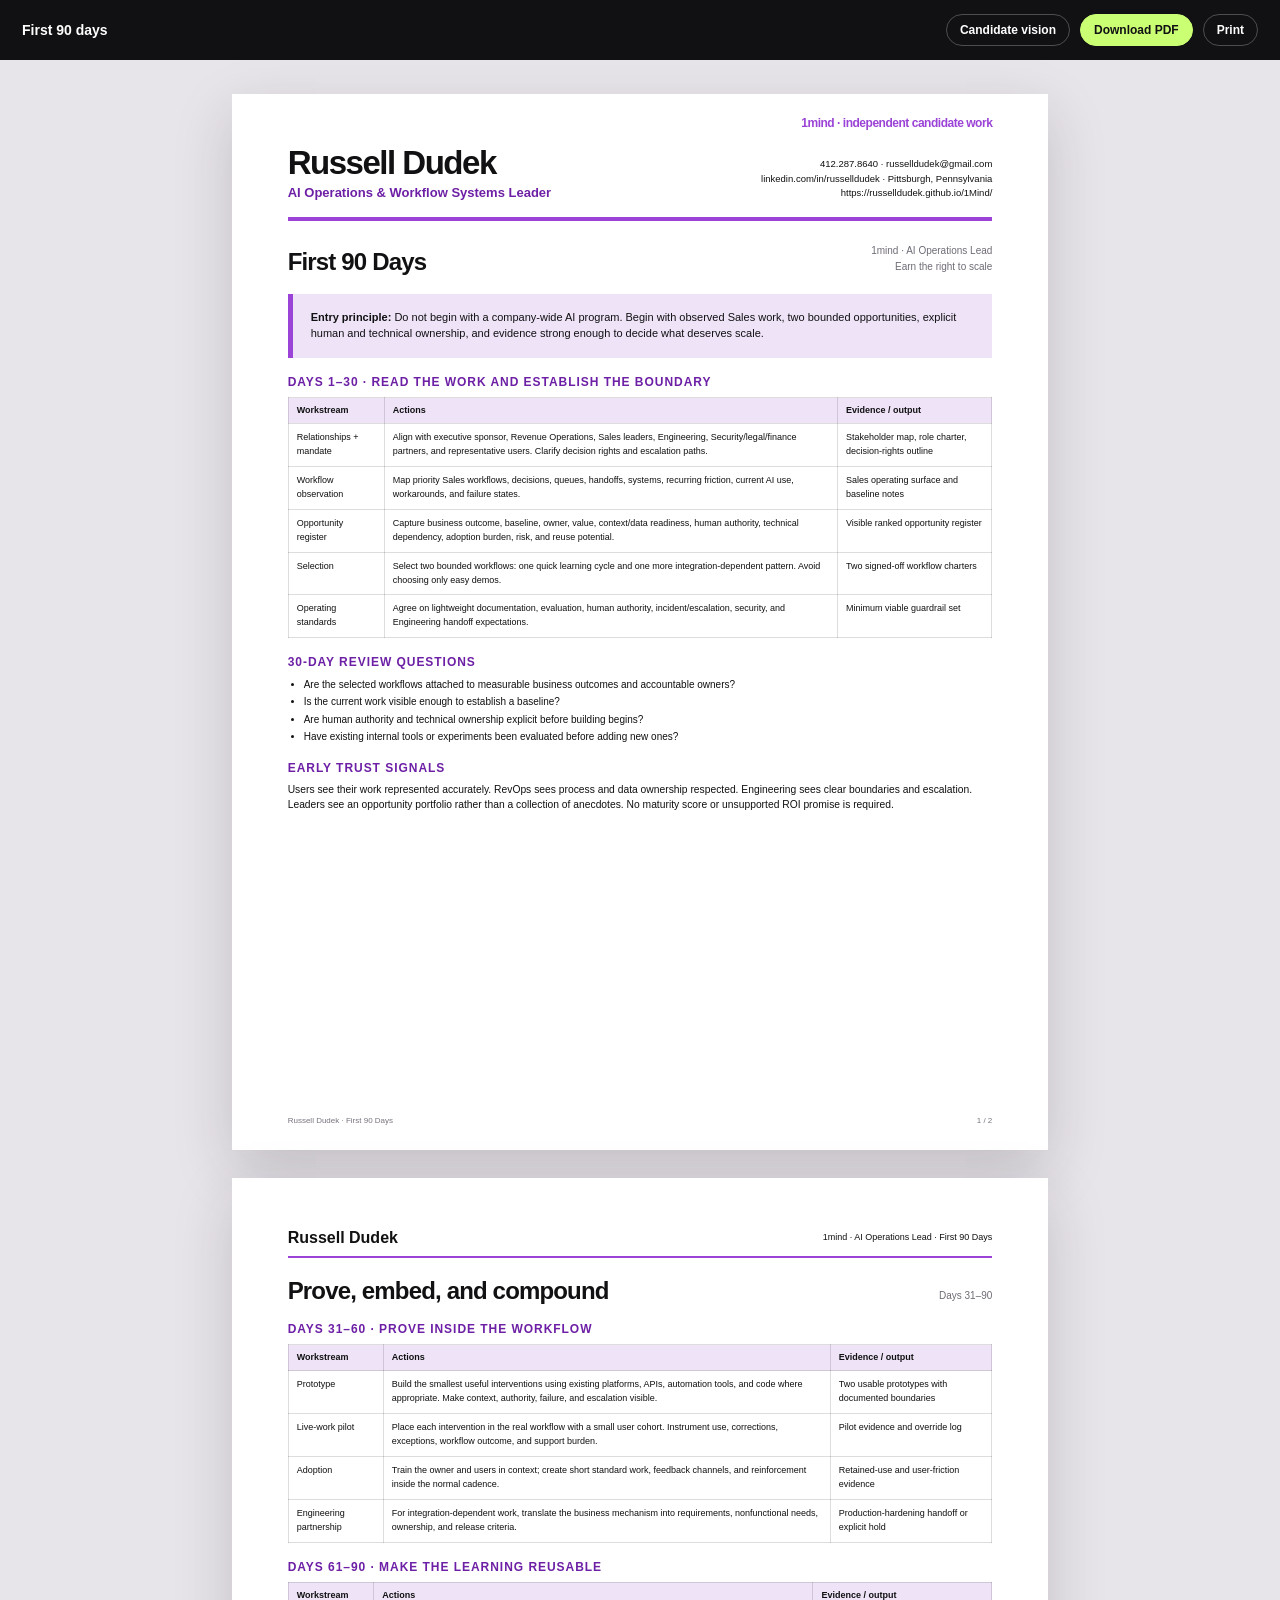
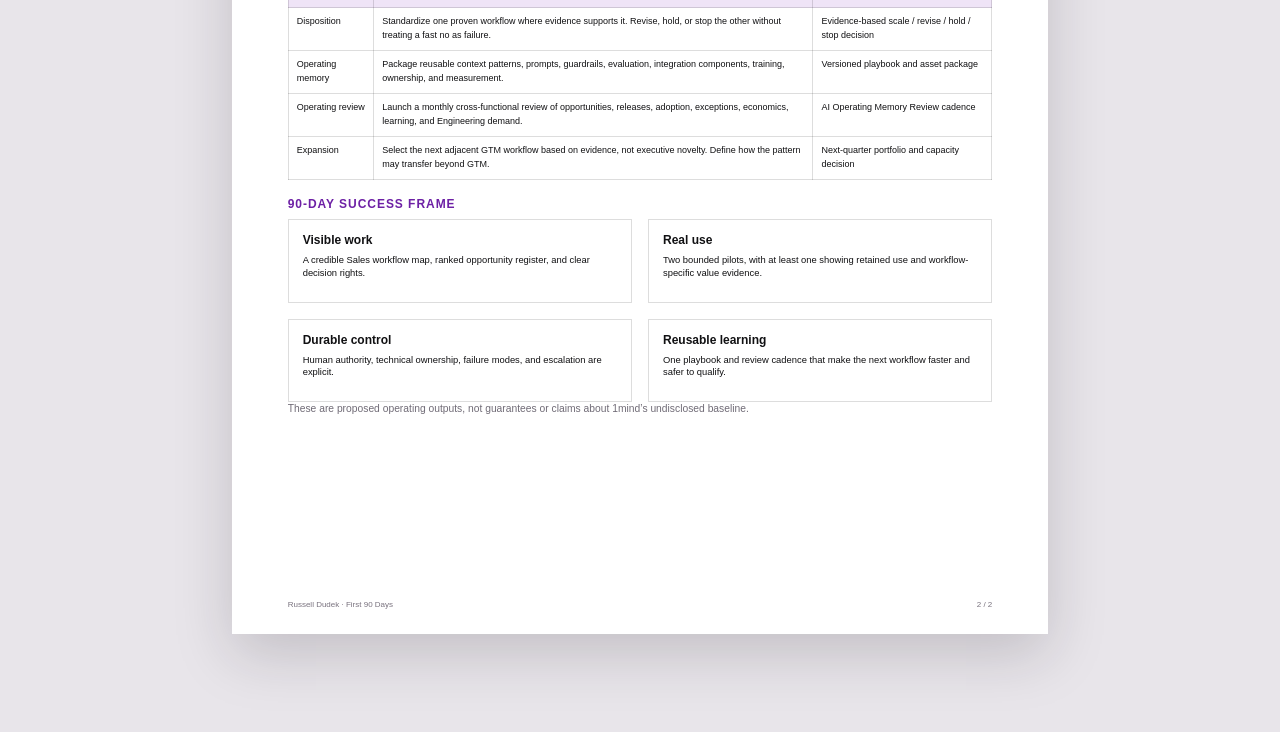
==== 90-day-plan.html @ 1d216c9b "Add first-90-days plan" ====
<!doctype html><html lang="en"><head><meta charset="utf-8"><meta name="viewport" content="width=device-width,initial-scale=1"><title>Russell Dudek | 1mind First 90 Days</title><link rel="stylesheet" href="styles.css"></head><body class="document-body"><div class="document-toolbar"><div class="doc-name">First 90 days</div><div class="document-actions"><a href="index.html">Candidate vision</a><a class="primary" href="docs/Russell-Dudek-1mind-First-90-Days.pdf">Download PDF</a><button type="button" onclick="window.print()">Print</button></div></div><main class="document-stack"><section class="sheet"><div class="doc-brand">1mind · independent candidate work</div><div class="doc-header"><div class="doc-nameplate"><h1>Russell Dudek</h1><div class="identity">AI Operations & Workflow Systems Leader</div></div><div class="doc-contact"><a href="tel:+14122878640">412.287.8640</a> · <a href="mailto:russelldudek@gmail.com">russelldudek@gmail.com</a><br><a href="https://www.linkedin.com/in/russelldudek">linkedin.com/in/russelldudek</a> · Pittsburgh, Pennsylvania<br><a href="https://russelldudek.github.io/1Mind/">https://russelldudek.github.io/1Mind/</a></div></div><div class="doc-title"><h2>First 90 Days</h2><p>1mind · AI Operations Lead<br>Earn the right to scale</p></div><div class="summary-box"><p><strong>Entry principle:</strong> Do not begin with a company-wide AI program. Begin with observed Sales work, two bounded opportunities, explicit human and technical ownership, and evidence strong enough to decide what deserves scale.</p></div><div class="doc-section"><h3>Days 1–30 · Read the work and establish the boundary</h3><table class="plan-table"><thead><tr><th>Workstream</th><th>Actions</th><th>Evidence / output</th></tr></thead><tbody><tr><td>Relationships + mandate</td><td>Align with executive sponsor, Revenue Operations, Sales leaders, Engineering, Security/legal/finance partners, and representative users. Clarify decision rights and escalation paths.</td><td>Stakeholder map, role charter, decision-rights outline</td></tr><tr><td>Workflow observation</td><td>Map priority Sales workflows, decisions, queues, handoffs, systems, recurring friction, current AI use, workarounds, and failure states.</td><td>Sales operating surface and baseline notes</td></tr><tr><td>Opportunity register</td><td>Capture business outcome, baseline, owner, value, context/data readiness, human authority, technical dependency, adoption burden, risk, and reuse potential.</td><td>Visible ranked opportunity register</td></tr><tr><td>Selection</td><td>Select two bounded workflows: one quick learning cycle and one more integration-dependent pattern. Avoid choosing only easy demos.</td><td>Two signed-off workflow charters</td></tr><tr><td>Operating standards</td><td>Agree on lightweight documentation, evaluation, human authority, incident/escalation, security, and Engineering handoff expectations.</td><td>Minimum viable guardrail set</td></tr></tbody></table></div><div class="doc-section"><h3>30-day review questions</h3><ul><li>Are the selected workflows attached to measurable business outcomes and accountable owners?</li><li>Is the current work visible enough to establish a baseline?</li><li>Are human authority and technical ownership explicit before building begins?</li><li>Have existing internal tools or experiments been evaluated before adding new ones?</li></ul></div><div class="doc-section"><h3>Early trust signals</h3><p>Users see their work represented accurately. RevOps sees process and data ownership respected. Engineering sees clear boundaries and escalation. Leaders see an opportunity portfolio rather than a collection of anecdotes. No maturity score or unsupported ROI promise is required.</p></div><div class="page-footer"><span>Russell Dudek · First 90 Days</span><span>1 / 2</span></div></section><section class="sheet"><div class="continuation-header"><strong>Russell Dudek</strong><span>1mind · AI Operations Lead · First 90 Days</span></div><div class="doc-title"><h2>Prove, embed, and compound</h2><p>Days 31–90</p></div><div class="doc-section"><h3>Days 31–60 · Prove inside the workflow</h3><table class="plan-table"><thead><tr><th>Workstream</th><th>Actions</th><th>Evidence / output</th></tr></thead><tbody><tr><td>Prototype</td><td>Build the smallest useful interventions using existing platforms, APIs, automation tools, and code where appropriate. Make context, authority, failure, and escalation visible.</td><td>Two usable prototypes with documented boundaries</td></tr><tr><td>Live-work pilot</td><td>Place each intervention in the real workflow with a small user cohort. Instrument use, corrections, exceptions, workflow outcome, and support burden.</td><td>Pilot evidence and override log</td></tr><tr><td>Adoption</td><td>Train the owner and users in context; create short standard work, feedback channels, and reinforcement inside the normal cadence.</td><td>Retained-use and user-friction evidence</td></tr><tr><td>Engineering partnership</td><td>For integration-dependent work, translate the business mechanism into requirements, nonfunctional needs, ownership, and release criteria.</td><td>Production-hardening handoff or explicit hold</td></tr></tbody></table></div><div class="doc-section"><h3>Days 61–90 · Make the learning reusable</h3><table class="plan-table"><thead><tr><th>Workstream</th><th>Actions</th><th>Evidence / output</th></tr></thead><tbody><tr><td>Disposition</td><td>Standardize one proven workflow where evidence supports it. Revise, hold, or stop the other without treating a fast no as failure.</td><td>Evidence-based scale / revise / hold / stop decision</td></tr><tr><td>Operating memory</td><td>Package reusable context patterns, prompts, guardrails, evaluation, integration components, training, ownership, and measurement.</td><td>Versioned playbook and asset package</td></tr><tr><td>Operating review</td><td>Launch a monthly cross-functional review of opportunities, releases, adoption, exceptions, economics, learning, and Engineering demand.</td><td>AI Operating Memory Review cadence</td></tr><tr><td>Expansion</td><td>Select the next adjacent GTM workflow based on evidence, not executive novelty. Define how the pattern may transfer beyond GTM.</td><td>Next-quarter portfolio and capacity decision</td></tr></tbody></table></div><div class="doc-section"><h3>90-day success frame</h3><div class="brief-grid"><div class="brief-card"><h4>Visible work</h4><p>A credible Sales workflow map, ranked opportunity register, and clear decision rights.</p></div><div class="brief-card"><h4>Real use</h4><p>Two bounded pilots, with at least one showing retained use and workflow-specific value evidence.</p></div><div class="brief-card"><h4>Durable control</h4><p>Human authority, technical ownership, failure modes, and escalation are explicit.</p></div><div class="brief-card"><h4>Reusable learning</h4><p>One playbook and review cadence that make the next workflow faster and safer to qualify.</p></div></div><p class="source-note">These are proposed operating outputs, not guarantees or claims about 1mind’s undisclosed baseline.</p></div><div class="page-footer"><span>Russell Dudek · First 90 Days</span><span>2 / 2</span></div></section></main></body></html>
---- styles.css ----
@import url("brand-tokens.css");
@import url("styles-01.css");
@import url("styles-02.css");
@import url("styles-03.css");
@import url("styles-04.css");
@import url("styles-05.css");
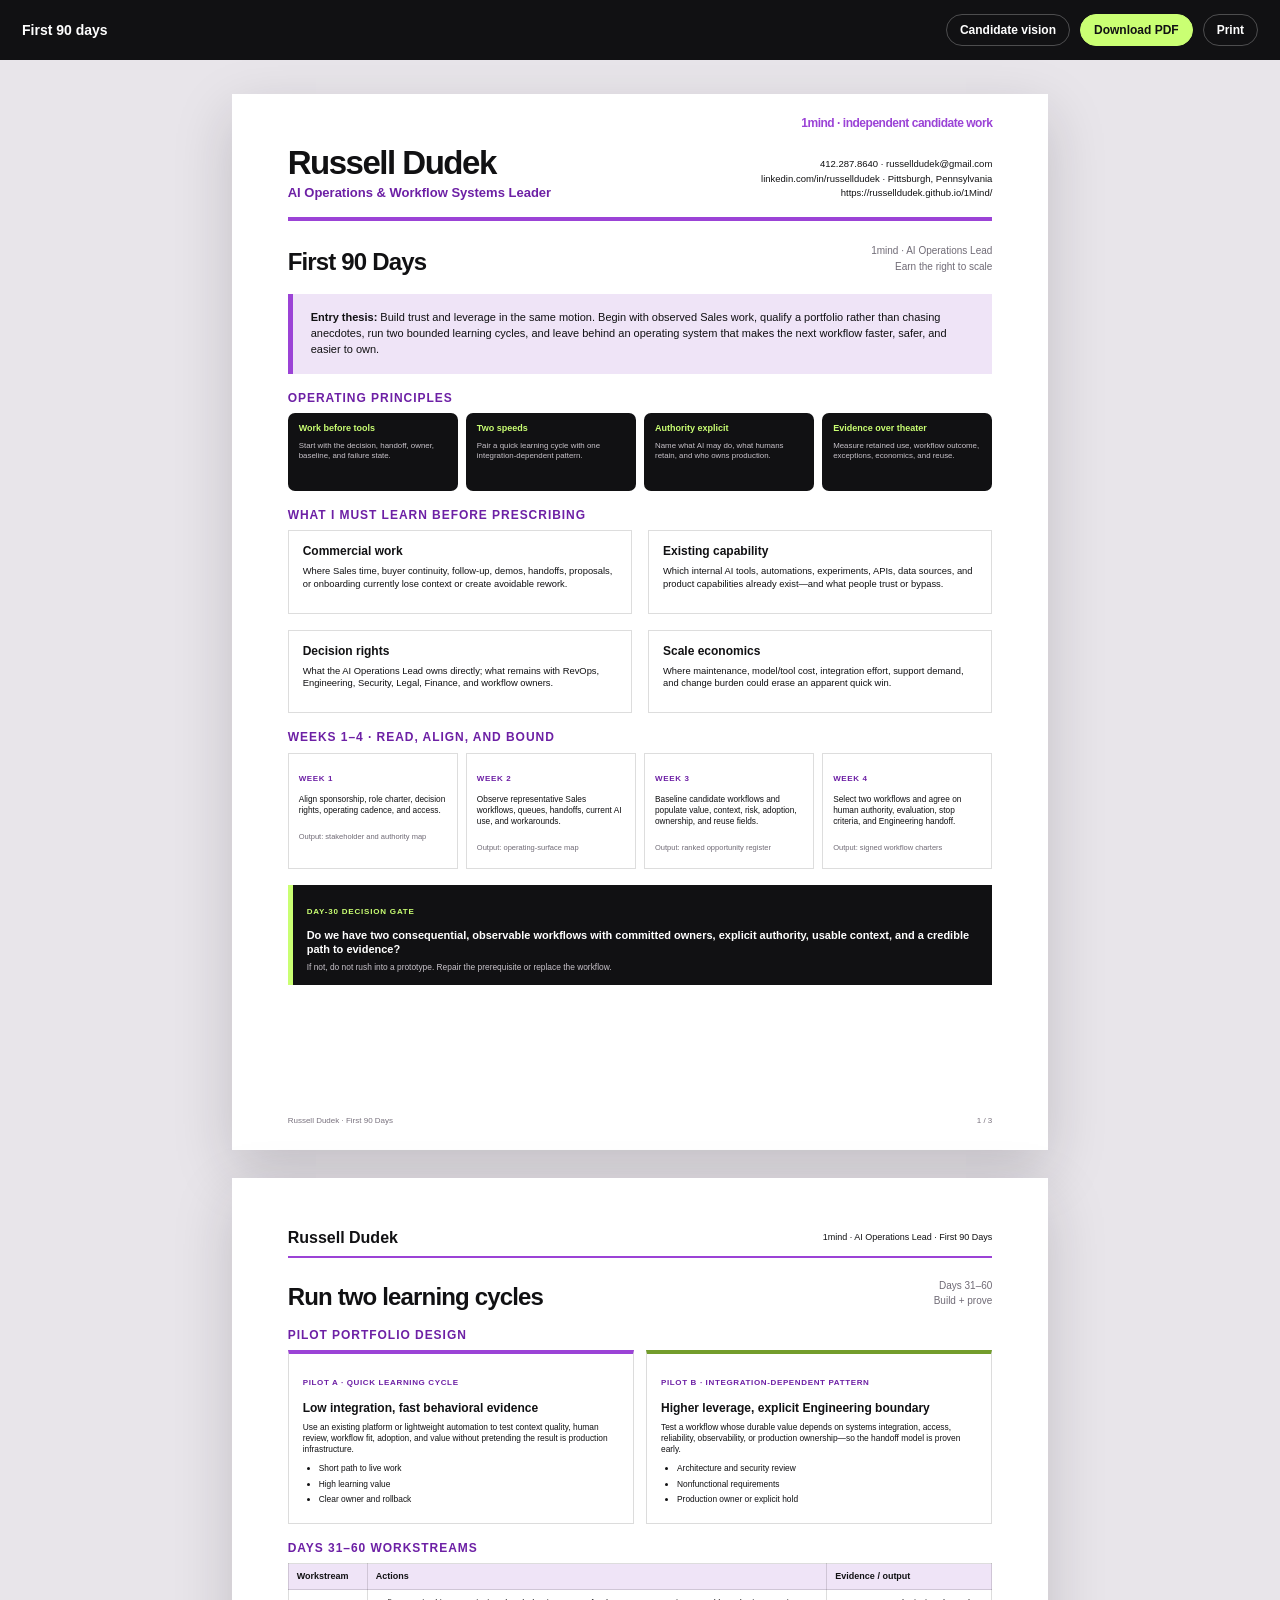
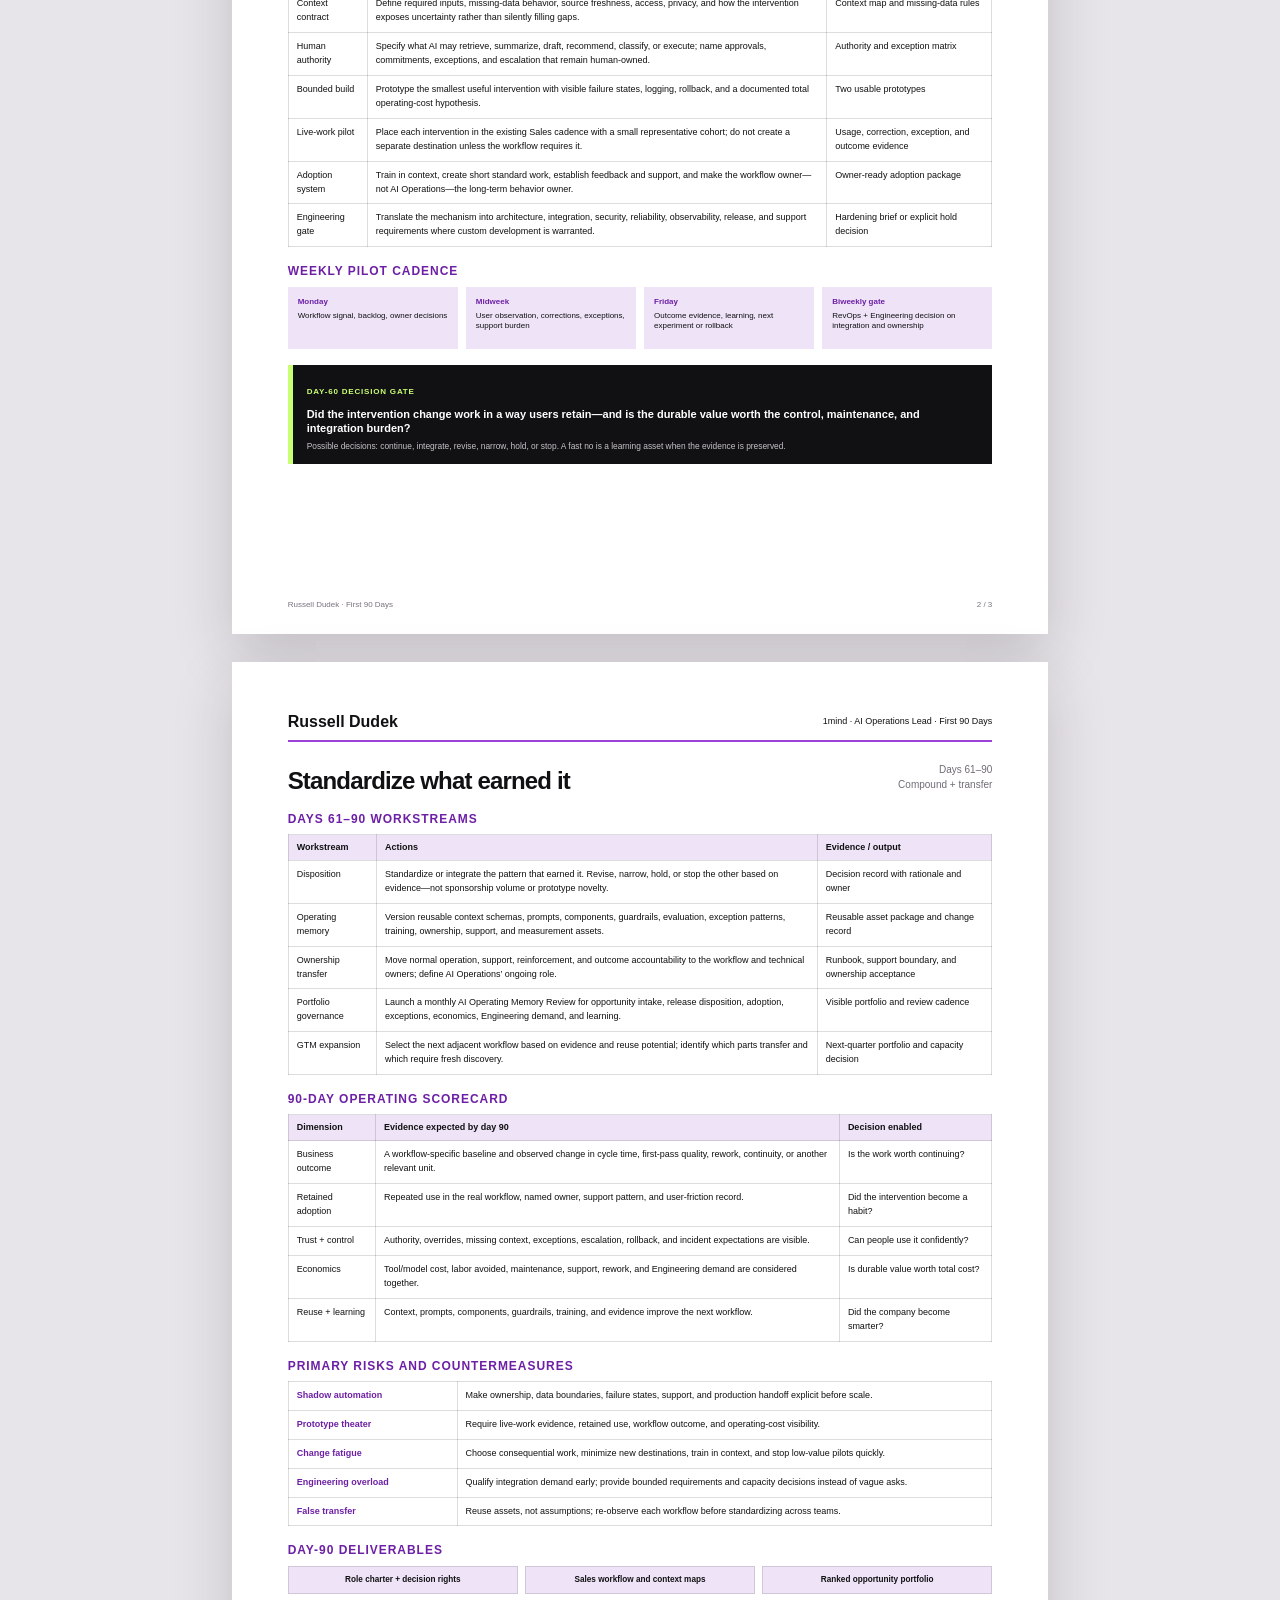
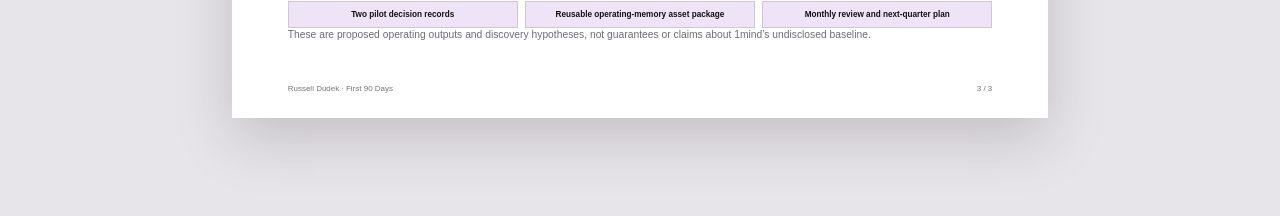
==== commit 7f47e3cd: "Expand first-90-days plan into a three-page operating plan" ====
--- a/90-day-plan.html
+++ b/90-day-plan.html
@@ -1 +1,8 @@
-<!doctype html><html lang="en"><head><meta charset="utf-8"><meta name="viewport" content="width=device-width,initial-scale=1"><title>Russell Dudek | 1mind First 90 Days</title><link rel="stylesheet" href="styles.css"></head><body class="document-body"><div class="document-toolbar"><div class="doc-name">First 90 days</div><div class="document-actions"><a href="index.html">Candidate vision</a><a class="primary" href="docs/Russell-Dudek-1mind-First-90-Days.pdf">Download PDF</a><button type="button" onclick="window.print()">Print</button></div></div><main class="document-stack"><section class="sheet"><div class="doc-brand">1mind · independent candidate work</div><div class="doc-header"><div class="doc-nameplate"><h1>Russell Dudek</h1><div class="identity">AI Operations & Workflow Systems Leader</div></div><div class="doc-contact"><a href="tel:+14122878640">412.287.8640</a> · <a href="mailto:russelldudek@gmail.com">russelldudek@gmail.com</a><br><a href="https://www.linkedin.com/in/russelldudek">linkedin.com/in/russelldudek</a> · Pittsburgh, Pennsylvania<br><a href="https://russelldudek.github.io/1Mind/">https://russelldudek.github.io/1Mind/</a></div></div><div class="doc-title"><h2>First 90 Days</h2><p>1mind · AI Operations Lead<br>Earn the right to scale</p></div><div class="summary-box"><p><strong>Entry principle:</strong> Do not begin with a company-wide AI program. Begin with observed Sales work, two bounded opportunities, explicit human and technical ownership, and evidence strong enough to decide what deserves scale.</p></div><div class="doc-section"><h3>Days 1–30 · Read the work and establish the boundary</h3><table class="plan-table"><thead><tr><th>Workstream</th><th>Actions</th><th>Evidence / output</th></tr></thead><tbody><tr><td>Relationships + mandate</td><td>Align with executive sponsor, Revenue Operations, Sales leaders, Engineering, Security/legal/finance partners, and representative users. Clarify decision rights and escalation paths.</td><td>Stakeholder map, role charter, decision-rights outline</td></tr><tr><td>Workflow observation</td><td>Map priority Sales workflows, decisions, queues, handoffs, systems, recurring friction, current AI use, workarounds, and failure states.</td><td>Sales operating surface and baseline notes</td></tr><tr><td>Opportunity register</td><td>Capture business outcome, baseline, owner, value, context/data readiness, human authority, technical dependency, adoption burden, risk, and reuse potential.</td><td>Visible ranked opportunity register</td></tr><tr><td>Selection</td><td>Select two bounded workflows: one quick learning cycle and one more integration-dependent pattern. Avoid choosing only easy demos.</td><td>Two signed-off workflow charters</td></tr><tr><td>Operating standards</td><td>Agree on lightweight documentation, evaluation, human authority, incident/escalation, security, and Engineering handoff expectations.</td><td>Minimum viable guardrail set</td></tr></tbody></table></div><div class="doc-section"><h3>30-day review questions</h3><ul><li>Are the selected workflows attached to measurable business outcomes and accountable owners?</li><li>Is the current work visible enough to establish a baseline?</li><li>Are human authority and technical ownership explicit before building begins?</li><li>Have existing internal tools or experiments been evaluated before adding new ones?</li></ul></div><div class="doc-section"><h3>Early trust signals</h3><p>Users see their work represented accurately. RevOps sees process and data ownership respected. Engineering sees clear boundaries and escalation. Leaders see an opportunity portfolio rather than a collection of anecdotes. No maturity score or unsupported ROI promise is required.</p></div><div class="page-footer"><span>Russell Dudek · First 90 Days</span><span>1 / 2</span></div></section><section class="sheet"><div class="continuation-header"><strong>Russell Dudek</strong><span>1mind · AI Operations Lead · First 90 Days</span></div><div class="doc-title"><h2>Prove, embed, and compound</h2><p>Days 31–90</p></div><div class="doc-section"><h3>Days 31–60 · Prove inside the workflow</h3><table class="plan-table"><thead><tr><th>Workstream</th><th>Actions</th><th>Evidence / output</th></tr></thead><tbody><tr><td>Prototype</td><td>Build the smallest useful interventions using existing platforms, APIs, automation tools, and code where appropriate. Make context, authority, failure, and escalation visible.</td><td>Two usable prototypes with documented boundaries</td></tr><tr><td>Live-work pilot</td><td>Place each intervention in the real workflow with a small user cohort. Instrument use, corrections, exceptions, workflow outcome, and support burden.</td><td>Pilot evidence and override log</td></tr><tr><td>Adoption</td><td>Train the owner and users in context; create short standard work, feedback channels, and reinforcement inside the normal cadence.</td><td>Retained-use and user-friction evidence</td></tr><tr><td>Engineering partnership</td><td>For integration-dependent work, translate the business mechanism into requirements, nonfunctional needs, ownership, and release criteria.</td><td>Production-hardening handoff or explicit hold</td></tr></tbody></table></div><div class="doc-section"><h3>Days 61–90 · Make the learning reusable</h3><table class="plan-table"><thead><tr><th>Workstream</th><th>Actions</th><th>Evidence / output</th></tr></thead><tbody><tr><td>Disposition</td><td>Standardize one proven workflow where evidence supports it. Revise, hold, or stop the other without treating a fast no as failure.</td><td>Evidence-based scale / revise / hold / stop decision</td></tr><tr><td>Operating memory</td><td>Package reusable context patterns, prompts, guardrails, evaluation, integration components, training, ownership, and measurement.</td><td>Versioned playbook and asset package</td></tr><tr><td>Operating review</td><td>Launch a monthly cross-functional review of opportunities, releases, adoption, exceptions, economics, learning, and Engineering demand.</td><td>AI Operating Memory Review cadence</td></tr><tr><td>Expansion</td><td>Select the next adjacent GTM workflow based on evidence, not executive novelty. Define how the pattern may transfer beyond GTM.</td><td>Next-quarter portfolio and capacity decision</td></tr></tbody></table></div><div class="doc-section"><h3>90-day success frame</h3><div class="brief-grid"><div class="brief-card"><h4>Visible work</h4><p>A credible Sales workflow map, ranked opportunity register, and clear decision rights.</p></div><div class="brief-card"><h4>Real use</h4><p>Two bounded pilots, with at least one showing retained use and workflow-specific value evidence.</p></div><div class="brief-card"><h4>Durable control</h4><p>Human authority, technical ownership, failure modes, and escalation are explicit.</p></div><div class="brief-card"><h4>Reusable learning</h4><p>One playbook and review cadence that make the next workflow faster and safer to qualify.</p></div></div><p class="source-note">These are proposed operating outputs, not guarantees or claims about 1mind’s undisclosed baseline.</p></div><div class="page-footer"><span>Russell Dudek · First 90 Days</span><span>2 / 2</span></div></section></main></body></html>
+<!doctype html><html lang="en"><head><meta charset="utf-8"><meta name="viewport" content="width=device-width,initial-scale=1"><title>Russell Dudek | 1mind First 90 Days</title><link rel="stylesheet" href="styles.css"><link rel="stylesheet" href="revision.css"></head><body class="document-body"><div class="document-toolbar"><div class="doc-name">First 90 days</div><div class="document-actions"><a href="index.html">Candidate vision</a><a class="primary" href="docs/Russell-Dudek-1mind-First-90-Days.pdf">Download PDF</a><button type="button" onclick="window.print()">Print</button></div></div><main class="document-stack">
+<section class="sheet"><div class="doc-brand">1mind · independent candidate work</div><div class="doc-header"><div class="doc-nameplate"><h1>Russell Dudek</h1><div class="identity">AI Operations & Workflow Systems Leader</div></div><div class="doc-contact"><a href="tel:+14122878640">412.287.8640</a> · <a href="mailto:russelldudek@gmail.com">russelldudek@gmail.com</a><br><a href="https://www.linkedin.com/in/russelldudek">linkedin.com/in/russelldudek</a> · Pittsburgh, Pennsylvania<br><a href="https://russelldudek.github.io/1Mind/">https://russelldudek.github.io/1Mind/</a></div></div><div class="doc-title"><h2>First 90 Days</h2><p>1mind · AI Operations Lead<br>Earn the right to scale</p></div><div class="summary-box"><p><strong>Entry thesis:</strong> Build trust and leverage in the same motion. Begin with observed Sales work, qualify a portfolio rather than chasing anecdotes, run two bounded learning cycles, and leave behind an operating system that makes the next workflow faster, safer, and easier to own.</p></div>
+<div class="doc-section"><h3>Operating principles</h3><div class="plan-principles"><div class="principle-card"><b>Work before tools</b><span>Start with the decision, handoff, owner, baseline, and failure state.</span></div><div class="principle-card"><b>Two speeds</b><span>Pair a quick learning cycle with one integration-dependent pattern.</span></div><div class="principle-card"><b>Authority explicit</b><span>Name what AI may do, what humans retain, and who owns production.</span></div><div class="principle-card"><b>Evidence over theater</b><span>Measure retained use, workflow outcome, exceptions, economics, and reuse.</span></div></div></div>
+<div class="doc-section"><h3>What I must learn before prescribing</h3><div class="brief-grid"><div class="brief-card"><h4>Commercial work</h4><p>Where Sales time, buyer continuity, follow-up, demos, handoffs, proposals, or onboarding currently lose context or create avoidable rework.</p></div><div class="brief-card"><h4>Existing capability</h4><p>Which internal AI tools, automations, experiments, APIs, data sources, and product capabilities already exist—and what people trust or bypass.</p></div><div class="brief-card"><h4>Decision rights</h4><p>What the AI Operations Lead owns directly; what remains with RevOps, Engineering, Security, Legal, Finance, and workflow owners.</p></div><div class="brief-card"><h4>Scale economics</h4><p>Where maintenance, model/tool cost, integration effort, support demand, and change burden could erase an apparent quick win.</p></div></div></div>
+<div class="doc-section"><h3>Weeks 1–4 · read, align, and bound</h3><div class="week-strip"><div class="week-card"><b>Week 1</b><p>Align sponsorship, role charter, decision rights, operating cadence, and access.</p><small>Output: stakeholder and authority map</small></div><div class="week-card"><b>Week 2</b><p>Observe representative Sales workflows, queues, handoffs, current AI use, and workarounds.</p><small>Output: operating-surface map</small></div><div class="week-card"><b>Week 3</b><p>Baseline candidate workflows and populate value, context, risk, adoption, ownership, and reuse fields.</p><small>Output: ranked opportunity register</small></div><div class="week-card"><b>Week 4</b><p>Select two workflows and agree on human authority, evaluation, stop criteria, and Engineering handoff.</p><small>Output: signed workflow charters</small></div></div></div>
+<div class="decision-gate"><span>Day-30 decision gate</span><strong>Do we have two consequential, observable workflows with committed owners, explicit authority, usable context, and a credible path to evidence?</strong><p>If not, do not rush into a prototype. Repair the prerequisite or replace the workflow.</p></div><div class="page-footer"><span>Russell Dudek · First 90 Days</span><span>1 / 3</span></div></section>
+<section class="sheet"><div class="continuation-header"><strong>Russell Dudek</strong><span>1mind · AI Operations Lead · First 90 Days</span></div><div class="doc-title"><h2>Run two learning cycles</h2><p>Days 31–60<br>Build + prove</p></div><div class="doc-section"><h3>Pilot portfolio design</h3><div class="pilot-pair"><div class="pilot-card"><span class="label">Pilot A · quick learning cycle</span><h4>Low integration, fast behavioral evidence</h4><p>Use an existing platform or lightweight automation to test context quality, human review, workflow fit, adoption, and value without pretending the result is production infrastructure.</p><ul><li>Short path to live work</li><li>High learning value</li><li>Clear owner and rollback</li></ul></div><div class="pilot-card"><span class="label">Pilot B · integration-dependent pattern</span><h4>Higher leverage, explicit Engineering boundary</h4><p>Test a workflow whose durable value depends on systems integration, access, reliability, observability, or production ownership—so the handoff model is proven early.</p><ul><li>Architecture and security review</li><li>Nonfunctional requirements</li><li>Production owner or explicit hold</li></ul></div></div></div><div class="doc-section"><h3>Days 31–60 workstreams</h3><table class="plan-table dense"><thead><tr><th>Workstream</th><th>Actions</th><th>Evidence / output</th></tr></thead><tbody><tr><td>Context contract</td><td>Define required inputs, missing-data behavior, source freshness, access, privacy, and how the intervention exposes uncertainty rather than silently filling gaps.</td><td>Context map and missing-data rules</td></tr><tr><td>Human authority</td><td>Specify what AI may retrieve, summarize, draft, recommend, classify, or execute; name approvals, commitments, exceptions, and escalation that remain human-owned.</td><td>Authority and exception matrix</td></tr><tr><td>Bounded build</td><td>Prototype the smallest useful intervention with visible failure states, logging, rollback, and a documented total operating-cost hypothesis.</td><td>Two usable prototypes</td></tr><tr><td>Live-work pilot</td><td>Place each intervention in the existing Sales cadence with a small representative cohort; do not create a separate destination unless the workflow requires it.</td><td>Usage, correction, exception, and outcome evidence</td></tr><tr><td>Adoption system</td><td>Train in context, create short standard work, establish feedback and support, and make the workflow owner—not AI Operations—the long-term behavior owner.</td><td>Owner-ready adoption package</td></tr><tr><td>Engineering gate</td><td>Translate the mechanism into architecture, integration, security, reliability, observability, release, and support requirements where custom development is warranted.</td><td>Hardening brief or explicit hold decision</td></tr></tbody></table></div><div class="doc-section"><h3>Weekly pilot cadence</h3><div class="cadence-grid"><div class="cadence-card"><b>Monday</b>Workflow signal, backlog, owner decisions</div><div class="cadence-card"><b>Midweek</b>User observation, corrections, exceptions, support burden</div><div class="cadence-card"><b>Friday</b>Outcome evidence, learning, next experiment or rollback</div><div class="cadence-card"><b>Biweekly gate</b>RevOps + Engineering decision on integration and ownership</div></div></div><div class="decision-gate"><span>Day-60 decision gate</span><strong>Did the intervention change work in a way users retain—and is the durable value worth the control, maintenance, and integration burden?</strong><p>Possible decisions: continue, integrate, revise, narrow, hold, or stop. A fast no is a learning asset when the evidence is preserved.</p></div><div class="page-footer"><span>Russell Dudek · First 90 Days</span><span>2 / 3</span></div></section>
+<section class="sheet"><div class="continuation-header"><strong>Russell Dudek</strong><span>1mind · AI Operations Lead · First 90 Days</span></div><div class="doc-title"><h2>Standardize what earned it</h2><p>Days 61–90<br>Compound + transfer</p></div><div class="doc-section"><h3>Days 61–90 workstreams</h3><table class="plan-table dense"><thead><tr><th>Workstream</th><th>Actions</th><th>Evidence / output</th></tr></thead><tbody><tr><td>Disposition</td><td>Standardize or integrate the pattern that earned it. Revise, narrow, hold, or stop the other based on evidence—not sponsorship volume or prototype novelty.</td><td>Decision record with rationale and owner</td></tr><tr><td>Operating memory</td><td>Version reusable context schemas, prompts, components, guardrails, evaluation, exception patterns, training, ownership, support, and measurement assets.</td><td>Reusable asset package and change record</td></tr><tr><td>Ownership transfer</td><td>Move normal operation, support, reinforcement, and outcome accountability to the workflow and technical owners; define AI Operations’ ongoing role.</td><td>Runbook, support boundary, and ownership acceptance</td></tr><tr><td>Portfolio governance</td><td>Launch a monthly AI Operating Memory Review for opportunity intake, release disposition, adoption, exceptions, economics, Engineering demand, and learning.</td><td>Visible portfolio and review cadence</td></tr><tr><td>GTM expansion</td><td>Select the next adjacent workflow based on evidence and reuse potential; identify which parts transfer and which require fresh discovery.</td><td>Next-quarter portfolio and capacity decision</td></tr></tbody></table></div><div class="doc-section"><h3>90-day operating scorecard</h3><table class="plan-table"><thead><tr><th>Dimension</th><th>Evidence expected by day 90</th><th>Decision enabled</th></tr></thead><tbody><tr><td>Business outcome</td><td>A workflow-specific baseline and observed change in cycle time, first-pass quality, rework, continuity, or another relevant unit.</td><td>Is the work worth continuing?</td></tr><tr><td>Retained adoption</td><td>Repeated use in the real workflow, named owner, support pattern, and user-friction record.</td><td>Did the intervention become a habit?</td></tr><tr><td>Trust + control</td><td>Authority, overrides, missing context, exceptions, escalation, rollback, and incident expectations are visible.</td><td>Can people use it confidently?</td></tr><tr><td>Economics</td><td>Tool/model cost, labor avoided, maintenance, support, rework, and Engineering demand are considered together.</td><td>Is durable value worth total cost?</td></tr><tr><td>Reuse + learning</td><td>Context, prompts, components, guardrails, training, and evidence improve the next workflow.</td><td>Did the company become smarter?</td></tr></tbody></table></div><div class="doc-section"><h3>Primary risks and countermeasures</h3><table class="plan-table risk-table"><tbody><tr><td>Shadow automation</td><td>Make ownership, data boundaries, failure states, support, and production handoff explicit before scale.</td></tr><tr><td>Prototype theater</td><td>Require live-work evidence, retained use, workflow outcome, and operating-cost visibility.</td></tr><tr><td>Change fatigue</td><td>Choose consequential work, minimize new destinations, train in context, and stop low-value pilots quickly.</td></tr><tr><td>Engineering overload</td><td>Qualify integration demand early; provide bounded requirements and capacity decisions instead of vague asks.</td></tr><tr><td>False transfer</td><td>Reuse assets, not assumptions; re-observe each workflow before standardizing across teams.</td></tr></tbody></table></div><div class="doc-section"><h3>Day-90 deliverables</h3><div class="deliverable-grid"><div>Role charter + decision rights</div><div>Sales workflow and context maps</div><div>Ranked opportunity portfolio</div><div>Two pilot decision records</div><div>Reusable operating-memory asset package</div><div>Monthly review and next-quarter plan</div></div><p class="source-note">These are proposed operating outputs and discovery hypotheses, not guarantees or claims about 1mind’s undisclosed baseline.</p></div><div class="page-footer"><span>Russell Dudek · First 90 Days</span><span>3 / 3</span></div></section></main></body></html>
--- a/revision.css
+++ b/revision.css
@@ -0,0 +1,7 @@
+/* Symmetric operating-memory revision and expanded entry-plan system. */
+.hero-dual-loop{position:relative;width:min(700px,49vw);aspect-ratio:760/470}.hero-loop-svg{position:absolute;inset:0;width:100%;height:100%;overflow:visible;filter:drop-shadow(0 28px 46px rgba(0,0,0,.28))}.hero-loop-base{fill:none;stroke:rgba(255,255,255,.13);stroke-width:3}.hero-loop{fill:none;stroke-width:10;stroke-linecap:round;stroke-dasharray:22 18;animation:rf-loop-dash 8s linear infinite}.hero-loop.execution{stroke:var(--brand-purple)}.hero-loop.learning{stroke:var(--memory-lime);animation-direction:reverse}.hero-packet{filter:drop-shadow(0 0 12px rgba(255,255,255,.55))}.execution-packet{fill:#c98bff}.learning-packet{fill:var(--memory-lime)}.cross-packet{fill:#fff;opacity:.9}.hero-loop-copy{position:absolute;top:6%;width:34%;text-align:center}.hero-loop-copy strong{display:block;font:750 clamp(17px,1.8vw,25px)/1.05 var(--display);letter-spacing:-.035em}.hero-loop-copy span{display:block;margin-top:7px;color:#aaa4ae;font-size:11px;text-transform:uppercase;letter-spacing:.09em}.hero-execution{left:4%}.hero-learning{right:4%}.hero-gate{position:absolute;left:50%;top:50%;width:190px;min-height:190px;transform:translate(-50%,-50%);border-radius:50%;display:grid;place-content:center;padding:26px;text-align:center;background:linear-gradient(145deg,#a94de3,#7d2bb6);border:1px solid rgba(255,255,255,.28);box-shadow:0 0 0 18px rgba(155,67,214,.1),0 0 80px rgba(155,67,214,.38)}.hero-gate small{color:rgba(255,255,255,.72);font:800 9px/1 var(--body);text-transform:uppercase;letter-spacing:.13em}.hero-gate strong{margin-top:10px;font:780 clamp(22px,2.5vw,34px)/.95 var(--display);letter-spacing:-.045em}.hero-gate span{margin-top:10px;color:rgba(255,255,255,.72);font-size:10px;line-height:1.35}.hero-outcome{position:absolute;left:50%;bottom:1%;transform:translateX(-50%);display:flex;align-items:center;gap:10px;white-space:nowrap;color:#bfb8c4;font:700 10px/1 var(--body);text-transform:uppercase;letter-spacing:.1em}.hero-outcome b{color:#fff;font-size:16px}@keyframes rf-loop-dash{to{stroke-dashoffset:-160}}
+.dual-loop-system{position:relative;margin:40px auto 0;width:min(680px,100%);min-height:500px;display:grid;grid-template-columns:minmax(148px,1fr) 186px minmax(148px,1fr);grid-template-rows:repeat(3,1fr);gap:18px 28px;align-items:center}.dual-loop-svg{position:absolute;z-index:0;inset:0 -3%;width:106%;height:100%;overflow:visible}.dual-loop-base{fill:none;stroke:rgba(255,255,255,.14);stroke-width:3}.dual-loop-path{fill:none;stroke-width:8;stroke-linecap:round;stroke-dasharray:20 16;animation:rf-loop-dash 7.2s linear infinite}.dual-loop-path.execution{stroke:var(--brand-purple)}.dual-loop-path.learning{stroke:var(--memory-lime);animation-direction:reverse}.loop-node{position:relative;z-index:2;height:108px;min-height:108px;padding:15px 17px 14px;border-radius:18px;background:rgba(39,37,43,.96);border:1px solid rgba(255,255,255,.16);box-shadow:0 16px 28px rgba(0,0,0,.22)}.loop-node:after{content:"";position:absolute;inset:-1px;border-radius:inherit;border:2px solid transparent;opacity:0;animation:rf-node-cycle 6.6s ease-in-out infinite;animation-delay:var(--delay);pointer-events:none}.loop-node.execution{border-left:4px solid var(--brand-purple)}.loop-node.learning{border-right:4px solid var(--memory-lime)}.loop-node.execution:after{border-color:rgba(201,139,255,.82)}.loop-node.learning:after{border-color:rgba(202,255,115,.78)}.loop-step{display:block;color:#8f8893;font:800 9px/1 var(--body);letter-spacing:.12em}.loop-node b{display:block;margin-top:7px;font:730 14px/1.05 var(--display);color:#fff}.loop-node small{display:block;margin-top:7px;color:#aaa4ae;font-size:10px;line-height:1.32}.loop-observe{grid-column:1;grid-row:1}.loop-bound{grid-column:1;grid-row:2}.loop-build{grid-column:1;grid-row:3}.loop-embed{grid-column:3;grid-row:1}.loop-verify{grid-column:3;grid-row:2}.loop-compound{grid-column:3;grid-row:3}.loop-gate{position:relative;z-index:3;grid-column:2;grid-row:1/4;align-self:center;width:186px;min-height:220px;border-radius:50%;display:grid;place-content:center;padding:24px;text-align:center;background:linear-gradient(145deg,#a94de3,#7928af);border:1px solid rgba(255,255,255,.3);box-shadow:0 0 0 16px rgba(155,67,214,.1),0 0 62px rgba(155,67,214,.36)}.loop-gate small{color:rgba(255,255,255,.68);font:800 9px/1 var(--body);text-transform:uppercase;letter-spacing:.12em}.loop-gate strong{margin-top:10px;font:760 21px/1.05 var(--display);color:#fff;letter-spacing:-.035em}.loop-gate span{margin-top:10px;color:rgba(255,255,255,.7);font-size:9.5px;line-height:1.35}@keyframes rf-node-cycle{0%,72%,100%{opacity:0;transform:scale(1)}8%,22%{opacity:1;transform:scale(1.018)}}
+.plan-heading{display:grid;grid-template-columns:1fr .55fr;gap:55px;align-items:end}.plan-promise{padding:25px;background:var(--brand-black);color:#fff;border-radius:4px 4px 22px 4px}.plan-promise span{display:block;color:var(--memory-lime);font:800 10px/1 var(--body);text-transform:uppercase;letter-spacing:.11em}.plan-promise strong{display:block;margin-top:10px;font:700 18px/1.2 var(--display)}.plan-board{margin-top:50px;overflow:hidden;border:1px solid rgba(17,17,19,.16);background:#fff;box-shadow:var(--shadow)}.plan-board-header,.plan-workstream{display:grid;grid-template-columns:190px repeat(3,minmax(0,1fr))}.plan-board-header{background:var(--brand-black);color:#fff}.plan-board-header>div{padding:16px 18px;border-right:1px solid rgba(255,255,255,.14);font:720 13px/1.2 var(--display)}.plan-board-header>div:last-child{border-right:0}.plan-board-header span{display:block;margin-bottom:6px;color:var(--memory-lime);font:800 9px/1 var(--body);text-transform:uppercase;letter-spacing:.11em}.plan-workstream{border-bottom:1px solid var(--border)}.plan-workstream:last-child{border-bottom:0}.stream-name{display:flex;gap:12px;padding:20px 18px;background:#f6f1fa;border-right:1px solid var(--border)}.stream-name span{color:var(--brand-purple-deep);font:800 10px/1 var(--body)}.stream-name strong{font:730 17px/1.05 var(--display)}.stream-phase{padding:19px 18px;border-right:1px solid var(--border)}.stream-phase:last-child{border-right:0}.stream-phase p{margin:0;color:var(--brand-muted);font-size:13px;line-height:1.4}.stream-phase small{display:block;margin-top:12px;color:var(--brand-black);font:800 9px/1.35 var(--body);text-transform:uppercase;letter-spacing:.04em}.plan-decision-band{display:grid;grid-template-columns:repeat(3,1fr);border:1px solid rgba(17,17,19,.18);border-top:0;background:rgba(255,255,255,.43)}.plan-decision-band>div{padding:22px 20px;border-right:1px solid rgba(17,17,19,.15)}.plan-decision-band>div:last-child{border-right:0}.plan-decision-band span{display:block;color:var(--brand-purple-deep);font:800 9px/1 var(--body);text-transform:uppercase;letter-spacing:.11em}.plan-decision-band strong{display:block;margin-top:9px;font:700 17px/1.1 var(--display)}.plan-decision-band p{margin:7px 0 0;color:var(--brand-muted);font-size:12px}
+.memory-map{grid-template-columns:repeat(6,1fr)}.plan-principles{display:grid;grid-template-columns:repeat(4,1fr);gap:8px;margin-top:8px}.principle-card{padding:11px;background:var(--brand-black);color:#fff;border-radius:7px;min-height:78px}.principle-card b{display:block;color:var(--memory-lime);font:700 9px/1.1 var(--display)}.principle-card span{display:block;margin-top:7px;color:#c7c2c9;font-size:7.9px;line-height:1.3}.learning-grid{display:grid;grid-template-columns:1fr 1fr;gap:10px}.learning-card{padding:12px;border:1px solid var(--border);min-height:84px}.learning-card h4{margin:0 0 5px;font:700 10px/1.1 var(--display)}.learning-card p{margin:0;font-size:8.5px;line-height:1.35}.week-strip{display:grid;grid-template-columns:repeat(4,1fr);gap:8px}.week-card{padding:10px;border:1px solid var(--border);min-height:105px}.week-card b{color:var(--brand-purple-deep);font:800 8px/1 var(--body);text-transform:uppercase;letter-spacing:.08em}.week-card p{margin:6px 0;font-size:8.3px;line-height:1.32}.week-card small{color:var(--brand-muted);font-size:7.5px}.decision-gate{margin-top:16px;padding:12px 14px;background:var(--brand-black);color:#fff;border-left:5px solid var(--memory-lime);break-inside:avoid}.decision-gate span{color:var(--memory-lime);font:800 8px/1 var(--body);text-transform:uppercase;letter-spacing:.1em}.decision-gate strong{display:block;margin-top:6px;font:700 11px/1.28 var(--display)}.decision-gate p{margin:6px 0 0;color:#c7c2c9;font-size:8.4px;line-height:1.3}.pilot-pair{display:grid;grid-template-columns:1fr 1fr;gap:12px}.pilot-card{padding:14px;border:1px solid var(--border);border-top:4px solid var(--brand-purple);min-height:142px}.pilot-card:last-child{border-top-color:#739d2c}.pilot-card .label{color:var(--brand-purple-deep);font:800 8px/1 var(--body);text-transform:uppercase;letter-spacing:.08em}.pilot-card h4{margin:9px 0 6px;font:700 12px/1.15 var(--display)}.pilot-card p,.pilot-card li{font-size:8.4px;line-height:1.34}.cadence-grid{display:grid;grid-template-columns:repeat(4,1fr);gap:8px}.cadence-card{padding:10px;background:var(--brand-lavender);min-height:62px;font-size:8px;line-height:1.3}.cadence-card b{display:block;color:var(--brand-purple-deep);margin-bottom:4px}.deliverable-grid{display:grid;grid-template-columns:repeat(3,1fr);gap:7px}.deliverable-grid div{padding:8px;border:1px solid var(--border);background:var(--brand-lavender);text-align:center;font:700 8.2px/1.2 var(--display)}.risk-table td:first-child{width:24%;color:var(--brand-purple-deep);font-weight:700}
+@media(max-width:1000px){.hero-dual-loop{width:min(720px,90vw)}.plan-heading{grid-template-columns:1fr}.plan-board{overflow-x:auto}.plan-board-header,.plan-workstream{min-width:980px}}@media(max-width:700px){.memory-stage{min-height:360px}.hero-dual-loop{width:100%;aspect-ratio:760/520}.hero-loop-copy{top:2%;width:39%}.hero-loop-copy strong{font-size:15px}.hero-loop-copy span{font-size:8px}.hero-gate{width:142px;min-height:142px;padding:18px}.hero-gate strong{font-size:21px}.hero-outcome{bottom:0;font-size:8px}.dual-loop-system{min-height:0;grid-template-columns:1fr 1fr;grid-template-rows:auto;gap:10px;margin-top:28px}.dual-loop-svg{display:none}.loop-node{height:auto;min-height:92px}.loop-observe,.loop-bound,.loop-build,.loop-embed,.loop-verify,.loop-compound{grid-column:auto;grid-row:auto}.loop-gate{grid-column:1/-1;grid-row:auto;order:-1;width:100%;min-height:auto;border-radius:18px;padding:18px}.plan-board{overflow:visible;box-shadow:none;border:0;background:transparent}.plan-board-header{display:none}.plan-workstream{min-width:0;display:block;margin-bottom:18px;border:1px solid var(--border);background:#fff}.stream-name{border-right:0}.stream-phase{border-right:0;border-top:1px solid var(--border)}.stream-phase:before{display:block;margin-bottom:7px;color:var(--brand-purple-deep);font:800 9px/1 var(--body);text-transform:uppercase;letter-spacing:.1em}.stream-phase:nth-child(2):before{content:"Days 1–30 · Read + bound"}.stream-phase:nth-child(3):before{content:"Days 31–60 · Build + prove"}.stream-phase:nth-child(4):before{content:"Days 61–90 · Standardize + compound"}.plan-decision-band{grid-template-columns:1fr}.plan-decision-band>div{border-right:0;border-bottom:1px solid rgba(17,17,19,.15)}.plan-principles,.learning-grid,.week-strip,.pilot-pair,.cadence-grid,.deliverable-grid{grid-template-columns:1fr}.memory-map{grid-template-columns:1fr}}
+@media(prefers-reduced-motion:reduce){.hero-packet,.loop-packet{display:none}.hero-loop,.dual-loop-path{stroke-dashoffset:0}.loop-node:after{display:none}}
